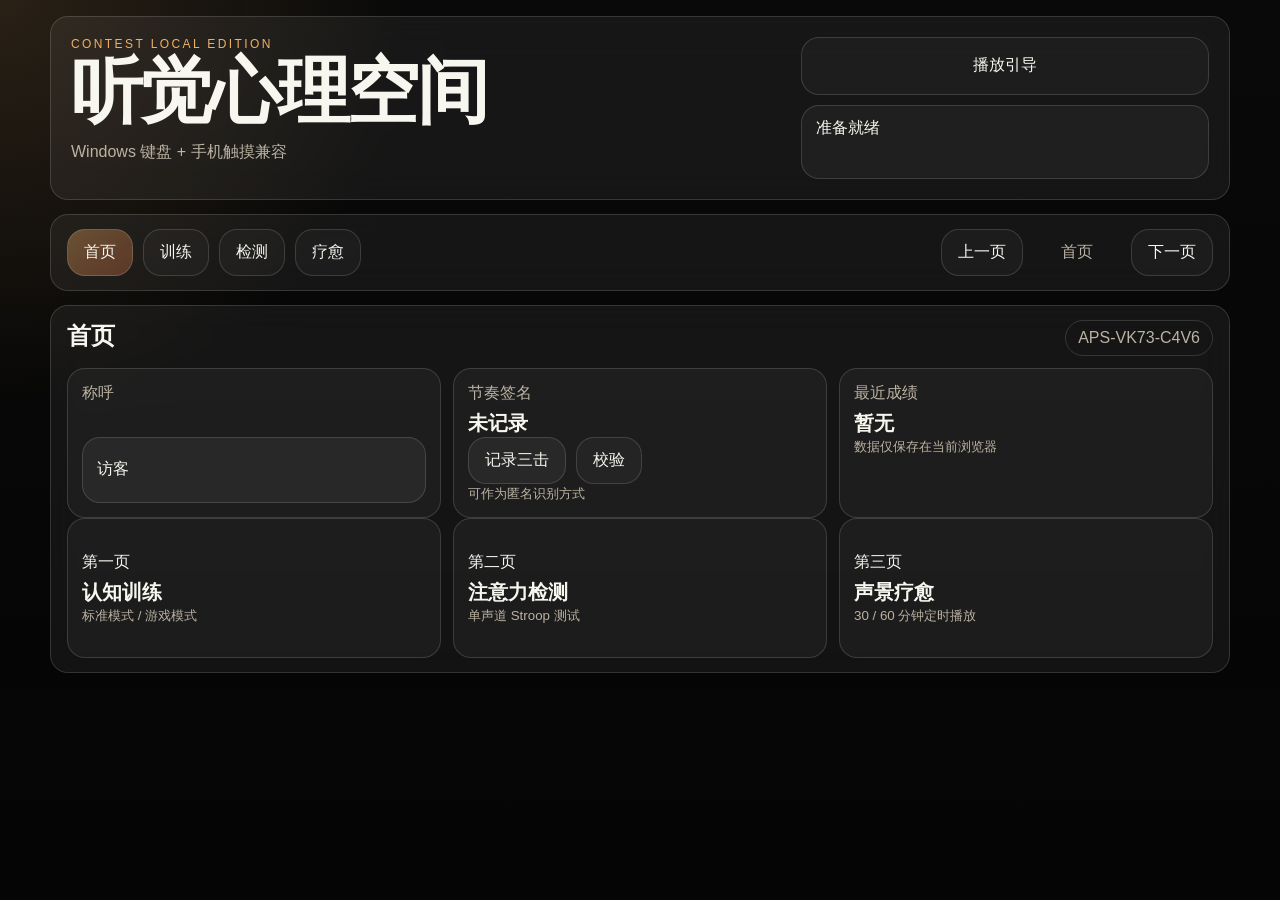
==== contest-release/index.html @ 7c20292b "原版基础 基于4.18号的文件请进行修改" ====
<!doctype html>
<html lang="zh-CN">
  <head>
    <meta charset="UTF-8" />
    <meta name="viewport" content="width=device-width, initial-scale=1.0" />
    <title>听觉心理空间 比赛版</title>
    <link rel="stylesheet" href="./styles.css" />
  </head>
  <body>
    <div class="app">
      <header class="hero">
        <div>
          <p class="eyebrow">Contest Local Edition</p>
          <h1>听觉心理空间</h1>
          <p class="subtle">Windows 键盘 + 手机触摸兼容</p>
        </div>
        <div class="hero-actions">
          <button id="playIntro" class="ghost">播放引导</button>
          <div id="notice" class="notice" aria-live="polite">准备就绪</div>
        </div>
      </header>

      <div class="page-bar">
        <nav class="nav" aria-label="页面导航">
          <button data-screen="home">首页</button>
          <button data-screen="training">训练</button>
          <button data-screen="assessment">检测</button>
          <button data-screen="healing">疗愈</button>
        </nav>
        <div class="page-actions">
          <button id="prevScreen" class="ghost">上一页</button>
          <span id="screenTitle" class="screen-title">首页</span>
          <button id="nextScreen" class="ghost">下一页</button>
        </div>
      </div>

      <main class="screen-stack">
        <section id="screen-home" class="screen active">
          <div class="panel">
            <div class="panel-title">
              <h2>首页</h2>
              <span id="deviceId" class="tag"></span>
            </div>
            <div class="grid three">
              <label class="card field">
                <span>称呼</span>
                <input id="nicknameInput" type="text" maxlength="20" />
              </label>
              <div class="card">
                <span>节奏签名</span>
                <strong id="tapSignatureLabel">未记录</strong>
                <div class="row">
                  <button id="storeTap">记录三击</button>
                  <button id="verifyTap" class="ghost">校验</button>
                </div>
                <small id="tapNotice">可作为匿名识别方式</small>
              </div>
              <div class="card">
                <span>最近成绩</span>
                <strong id="latestGrade">暂无</strong>
                <small>数据仅保存在当前浏览器</small>
              </div>
            </div>
            <div class="grid three">
              <button class="entry-card" data-screen="training">
                <span>第一页</span>
                <strong>认知训练</strong>
                <small>标准模式 / 游戏模式</small>
              </button>
              <button class="entry-card" data-screen="assessment">
                <span>第二页</span>
                <strong>注意力检测</strong>
                <small>单声道 Stroop 测试</small>
              </button>
              <button class="entry-card" data-screen="healing">
                <span>第三页</span>
                <strong>声景疗愈</strong>
                <small>30 / 60 分钟定时播放</small>
              </button>
            </div>
          </div>
        </section>

        <section id="screen-training" class="screen">
          <div class="panel">
            <div class="panel-title">
              <h2>认知训练</h2>
              <div class="row">
                <button id="startTrainingStandard">标准训练</button>
                <button id="startTrainingGame" class="accent">游戏训练</button>
              </div>
            </div>
            <div class="grid two">
              <div class="card">
                <span>文字引导</span>
                <p id="trainingGuideText">听到“滴”声后作答。只判断粗声或细声。</p>
                <small>键盘：↑ 粗声，↓ 细声；触摸：点击下方两个大按钮</small>
              </div>
              <div class="card">
                <span>状态</span>
                <strong id="trainingStatus">待开始</strong>
                <small id="trainingProgress">0 / 8</small>
              </div>
            </div>
            <div class="answer-pad">
              <button id="answerThickTraining" class="answer" aria-label="选项一">
                <span id="trainingAnswerALabel">粗声</span>
                <small>键盘 ↑ / 触摸左键</small>
              </button>
              <button id="answerThinTraining" class="answer" aria-label="选项二">
                <span id="trainingAnswerBLabel">细声</span>
                <small>键盘 ↓ / 触摸右键</small>
              </button>
            </div>
            <div id="trainingMetrics" class="grid four"></div>
          </div>
        </section>

        <section id="screen-assessment" class="screen">
          <div class="panel">
            <div class="panel-title">
              <h2>注意力检测</h2>
              <div class="row">
                <button id="startAssessmentStandard">正式测评</button>
                <button id="startAssessmentGame" class="ghost">游戏化测评</button>
              </div>
            </div>
            <div class="grid four">
              <label class="card field">
                <span>焦虑</span>
                <input id="anxietyRange" type="range" min="1" max="5" />
                <strong id="anxietyValue"></strong>
              </label>
              <label class="card field">
                <span>睡眠</span>
                <input id="sleepRange" type="range" min="1" max="5" />
                <strong id="sleepValue"></strong>
              </label>
              <label class="card field">
                <span>切换</span>
                <input id="attentionRange" type="range" min="1" max="5" />
                <strong id="attentionValue"></strong>
              </label>
              <label class="card field">
                <span>偏好</span>
                <select id="colorPreference"></select>
                <strong id="colorValue"></strong>
              </label>
            </div>
            <div class="grid two">
              <div class="card">
                <span>文字引导</span>
                <p id="assessmentGuideText">请听到“滴”声后开始作答。忽略词语意义，只判断音色是粗还是细。</p>
                <small>适用于没有耳机的现场演示，旁观者可直接看本栏说明。</small>
              </div>
              <div class="card">
                <span>状态</span>
                <strong id="assessmentStatus">待开始</strong>
                <small id="assessmentProgress">0 / 12</small>
              </div>
            </div>
            <div class="answer-pad">
              <button id="answerThickAssessment" class="answer" aria-label="选项一">
                <span>粗声</span>
                <small>键盘 ↑ / 触摸左键</small>
              </button>
              <button id="answerThinAssessment" class="answer" aria-label="选项二">
                <span>细声</span>
                <small>键盘 ↓ / 触摸右键</small>
              </button>
            </div>
            <div class="grid report">
              <div class="card report-card">
                <span>报告</span>
                <h3 id="reportHeadline">暂无</h3>
                <p id="reportLayer">完成检测后生成</p>
                <div class="row">
                  <button id="prevLayer" class="ghost">上一层</button>
                  <button id="nextLayer" class="ghost">下一层</button>
                  <button id="speakReport" class="accent">播报报告</button>
                </div>
              </div>
              <div class="card">
                <span>历史轨迹</span>
                <svg id="trendChart" viewBox="0 0 300 140" aria-label="趋势图">
                  <path d="M20 20 V120 H280" class="axis"></path>
                  <polyline id="trendLine" class="trend-line"></polyline>
                </svg>
                <div id="historyList" class="history"></div>
              </div>
            </div>
          </div>
        </section>

        <section id="screen-healing" class="screen">
          <div class="panel">
            <div class="panel-title">
              <h2>声景疗愈</h2>
              <div class="row">
                <button id="startHealing30">30 分钟</button>
                <button id="startHealing60">60 分钟</button>
                <button id="startHealing5" class="ghost">5 分钟演示</button>
              </div>
            </div>
            <div id="planList" class="grid three"></div>
            <div class="row">
              <button id="stopHealing" class="ghost">停止疗愈</button>
            </div>
          </div>
        </section>
      </main>
    </div>

    <div id="healingOverlay" class="overlay hidden" role="dialog" aria-modal="true">
      <div class="overlay-card">
        <div class="orb"></div>
        <p class="eyebrow">声景进行中</p>
        <h3 id="overlayTitle"></h3>
        <p id="overlaySubtitle"></p>
        <strong id="overlayCountdown">00:00</strong>
        <div class="row centered">
          <button id="overlayStop">停止</button>
          <button id="overlayBack" class="ghost">返回检测页</button>
        </div>
      </div>
    </div>

    <script src="./app.js"></script>
  </body>
</html>
---- contest-release/styles.css ----
:root {
  color-scheme: dark;
  --panel: rgba(255, 255, 255, 0.06);
  --line: rgba(255, 255, 255, 0.14);
  --text: #f7f6ef;
  --muted: #bbb3a3;
  --accent: #f0b164;
}

* {
  box-sizing: border-box;
}

html,
body {
  margin: 0;
  min-height: 100%;
  background:
    radial-gradient(circle at top left, rgba(240, 177, 100, 0.14), transparent 28%),
    linear-gradient(180deg, #090909 0%, #050505 100%);
  color: var(--text);
  font-family: "Noto Sans SC", "Microsoft YaHei", sans-serif;
}

body {
  padding: 16px;
}

button,
input,
select {
  font: inherit;
  border: 1px solid var(--line);
  background: rgba(255, 255, 255, 0.05);
  color: var(--text);
  border-radius: 18px;
}

button {
  cursor: pointer;
  padding: 12px 16px;
}

input,
select {
  width: 100%;
  padding: 12px 14px;
}

button:hover {
  border-color: rgba(240, 177, 100, 0.5);
}

button:focus-visible,
input:focus-visible,
select:focus-visible {
  outline: 2px solid rgba(240, 177, 100, 0.85);
  outline-offset: 3px;
}

.app {
  width: min(1180px, 100%);
  margin: 0 auto;
}

.hero,
.panel,
.page-bar {
  border: 1px solid var(--line);
  background: var(--panel);
  backdrop-filter: blur(16px);
  border-radius: 18px;
}

.hero {
  display: grid;
  grid-template-columns: minmax(0, 1.4fr) minmax(280px, 0.8fr);
  gap: 16px;
  padding: 20px;
  margin-bottom: 14px;
}

.hero h1,
.panel h2,
.panel h3,
.panel p {
  margin: 0;
}

.hero h1 {
  font-size: clamp(40px, 8vw, 72px);
  line-height: 0.96;
  letter-spacing: -0.04em;
}

.eyebrow {
  margin: 0 0 6px;
  color: var(--accent);
  letter-spacing: 0.2em;
  text-transform: uppercase;
  font-size: 12px;
}

.subtle,
small,
.card span,
.tag {
  color: var(--muted);
}

.hero-actions {
  display: grid;
  gap: 10px;
}

.notice {
  min-height: 64px;
  padding: 12px 14px;
  border: 1px solid var(--line);
  background: rgba(255, 255, 255, 0.04);
  border-radius: 18px;
}

.page-bar,
.panel {
  padding: 14px 16px;
}

.page-bar {
  display: flex;
  align-items: center;
  justify-content: space-between;
  gap: 12px;
  margin-bottom: 14px;
}

.nav,
.row,
.page-actions {
  display: flex;
  gap: 10px;
  flex-wrap: wrap;
  align-items: center;
}

.nav button,
.ghost {
  background: rgba(255, 255, 255, 0.03);
}

.nav button.active,
.accent {
  background: linear-gradient(135deg, rgba(240, 177, 100, 0.34), rgba(255, 132, 84, 0.28));
}

.screen-title {
  min-width: 88px;
  text-align: center;
  color: var(--muted);
}

.screen-stack {
  position: relative;
}

.screen {
  display: none;
}

.screen.active {
  display: block;
}

.panel-title {
  display: flex;
  align-items: start;
  justify-content: space-between;
  gap: 12px;
  margin-bottom: 12px;
}

.grid {
  display: grid;
  gap: 12px;
}

.two {
  grid-template-columns: repeat(2, minmax(0, 1fr));
}

.three {
  grid-template-columns: repeat(3, minmax(0, 1fr));
}

.four {
  grid-template-columns: repeat(4, minmax(0, 1fr));
}

.report {
  grid-template-columns: minmax(0, 1.2fr) minmax(280px, 0.8fr);
}

.card,
.entry-card {
  border: 1px solid var(--line);
  background: rgba(255, 255, 255, 0.04);
  padding: 14px;
  border-radius: 18px;
}

.card strong,
.entry-card strong {
  display: block;
  margin-top: 6px;
  font-size: 20px;
}

.field {
  display: grid;
  gap: 10px;
}

.entry-card {
  text-align: left;
  min-height: 140px;
}

.answer-pad {
  display: grid;
  grid-template-columns: repeat(2, minmax(0, 1fr));
  gap: 12px;
  margin: 12px 0;
}

.answer {
  min-height: 140px;
  text-align: left;
  display: flex;
  flex-direction: column;
  justify-content: space-between;
}

.answer span {
  font-size: clamp(36px, 6vw, 60px);
  font-weight: 800;
  line-height: 1;
}

.answer.active {
  border-color: rgba(240, 177, 100, 0.65);
  box-shadow: 0 0 0 1px rgba(240, 177, 100, 0.24);
}

.tag {
  display: inline-flex;
  align-items: center;
  padding: 8px 12px;
  border: 1px solid var(--line);
  border-radius: 18px;
}

.history {
  display: grid;
  gap: 8px;
  margin-top: 10px;
}

.history button {
  width: 100%;
  text-align: left;
}

.history .active-item,
.plan-item.active-item {
  border-color: rgba(240, 177, 100, 0.6);
}

#trendChart {
  width: 100%;
  height: auto;
}

.axis {
  fill: none;
  stroke: rgba(255, 255, 255, 0.18);
  stroke-width: 1.5;
}

.trend-line {
  fill: none;
  stroke: var(--accent);
  stroke-width: 3;
  stroke-linecap: round;
  stroke-linejoin: round;
}

.overlay {
  position: fixed;
  inset: 0;
  display: grid;
  place-items: center;
  background: rgba(0, 0, 0, 0.96);
}

.hidden {
  display: none;
}

.overlay-card {
  width: min(520px, calc(100vw - 32px));
  text-align: center;
}

.overlay-card h3,
.overlay-card p {
  margin: 0 0 10px;
}

.overlay-card strong {
  display: block;
  font-size: clamp(44px, 9vw, 76px);
  letter-spacing: 0.08em;
  margin: 8px 0 14px;
}

.centered {
  justify-content: center;
}

.orb {
  width: 150px;
  height: 150px;
  margin: 0 auto 16px;
  border-radius: 50%;
  background: radial-gradient(circle, rgba(240, 177, 100, 0.44), rgba(255, 132, 84, 0.02));
  box-shadow: 0 0 120px rgba(240, 177, 100, 0.34);
  animation: breathe 5s ease-in-out infinite;
}

@keyframes breathe {
  0%,
  100% {
    transform: scale(0.84);
    opacity: 0.6;
  }

  50% {
    transform: scale(1.06);
    opacity: 1;
  }
}

@media (max-width: 900px) {
  .hero,
  .page-bar,
  .two,
  .three,
  .four,
  .report {
    grid-template-columns: 1fr;
  }

  .hero,
  .page-bar,
  .panel-title {
    display: grid;
  }

  .page-actions {
    justify-content: flex-start;
  }
}

@media (max-width: 640px) {
  body {
    padding: 10px;
  }

  .hero,
  .panel,
  .page-bar {
    padding: 14px;
  }

  .answer-pad {
    grid-template-columns: 1fr;
  }
}
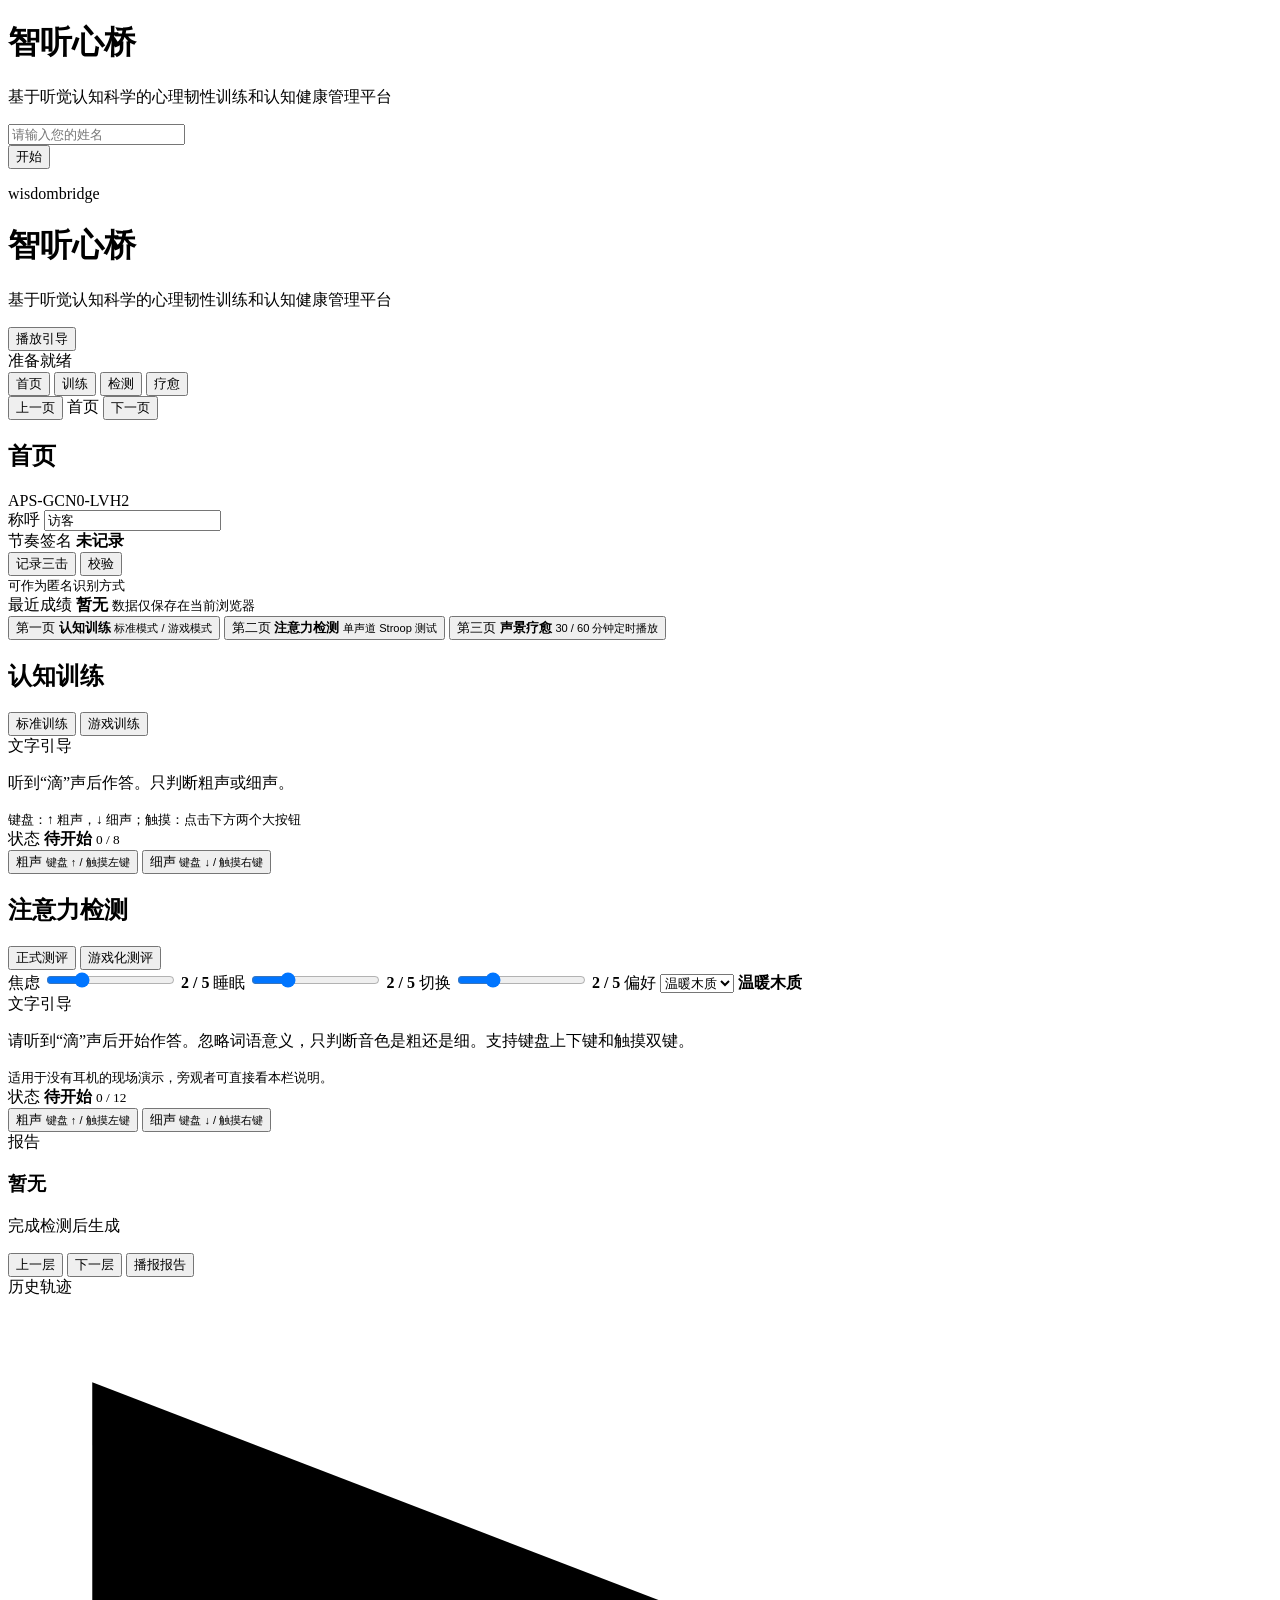
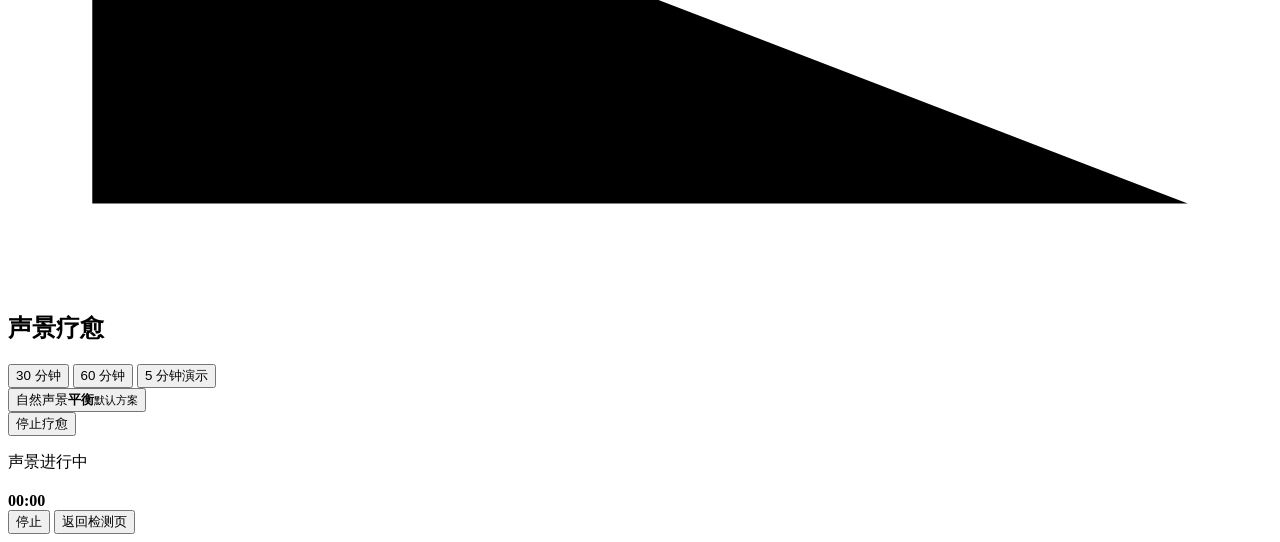
==== commit 61fefaf2: "没啥大的改动" ====
--- a/contest-release/index.html
+++ b/contest-release/index.html
@@ -1,230 +1,240 @@
 <!doctype html>
 <html lang="zh-CN">
-  <head>
+<head>
     <meta charset="UTF-8" />
     <meta name="viewport" content="width=device-width, initial-scale=1.0" />
-    <title>听觉心理空间 比赛版</title>
-    <link rel="stylesheet" href="./styles.css" />
-  </head>
-  <body>
+    <title>智听心桥</title>
+    <link rel="stylesheet" href="./style.css" />
+</head>
+<body>
+    
+    <div class="name-modal" id="nameModal">
+        <h1>智听心桥</h1>
+        <p class="subtle">基于听觉认知科学的心理韧性训练和认知健康管理平台</p>
+        <input type="text" id="nameInput" placeholder="请输入您的姓名">
+        <br>
+        <button id="startBtn">开始</button>
+    </div>
+
     <div class="app">
-      <header class="hero">
-        <div>
-          <p class="eyebrow">Contest Local Edition</p>
-          <h1>听觉心理空间</h1>
-          <p class="subtle">Windows 键盘 + 手机触摸兼容</p>
+        <header class="hero">
+            <div>
+                <p class="eyebrow">wisdombridge</p>
+                <h1>智听心桥</h1>
+                <p class="subtle">基于听觉认知科学的心理韧性训练和认知健康管理平台</p>
+            </div>
+            <div class="hero-actions">
+                <button id="playIntro" class="ghost">播放引导</button>
+                <div id="notice" class="notice" aria-live="polite">准备就绪</div>
+            </div>
+        </header>
+
+        <div class="page-bar">
+            <nav class="nav" aria-label="页面导航">
+                <button data-screen="home" class="nav-btn">首页</button>
+                <button data-screen="training" class="nav-btn">训练</button>
+                <button data-screen="assessment" class="nav-btn">检测</button>
+                <button data-screen="healing" class="nav-btn">疗愈</button>
+            </nav>
+            <div class="page-actions">
+                <button id="prevScreen" class="ghost">上一页</button>
+                <span id="screenTitle" class="screen-title">首页</span>
+                <button id="nextScreen" class="ghost">下一页</button>
+            </div>
         </div>
-        <div class="hero-actions">
-          <button id="playIntro" class="ghost">播放引导</button>
-          <div id="notice" class="notice" aria-live="polite">准备就绪</div>
+
+        <main class="screen-stack">
+            <section id="screen-home" class="screen active">
+                <div class="panel">
+                    <div class="panel-title">
+                        <h2>首页</h2>
+                        <span id="deviceId" class="tag"></span>
+                    </div>
+                    <div class="grid three">
+                        <label class="card field">
+                            <span>称呼</span>
+                            <input id="nicknameInput" type="text" maxlength="20" />
+                        </label>
+                        <div class="card">
+                            <span>节奏签名</span>
+                            <strong id="tapSignatureLabel">未记录</strong>
+                            <div class="row">
+                                <button id="storeTap">记录三击</button>
+                                <button id="verifyTap" class="ghost">校验</button>
+                            </div>
+                            <small id="tapNotice">可作为匿名识别方式</small>
+                        </div>
+                        <div class="card">
+                            <span>最近成绩</span>
+                            <strong id="latestGrade">暂无</strong>
+                            <small>数据仅保存在当前浏览器</small>
+                        </div>
+                    </div>
+                    <div class="grid three">
+                        <button class="entry-card" data-screen="training">
+                            <span>第一页</span>
+                            <strong>认知训练</strong>
+                            <small>标准模式 / 游戏模式</small>
+                        </button>
+                        <button class="entry-card" data-screen="assessment">
+                            <span>第二页</span>
+                            <strong>注意力检测</strong>
+                            <small>单声道 Stroop 测试</small>
+                        </button>
+                        <button class="entry-card" data-screen="healing">
+                            <span>第三页</span>
+                            <strong>声景疗愈</strong>
+                            <small>30 / 60 分钟定时播放</small>
+                        </button>
+                    </div>
+                </div>
+            </section>
+
+            <section id="screen-training" class="screen">
+                <div class="panel">
+                    <div class="panel-title">
+                        <h2>认知训练</h2>
+                        <div class="row">
+                            <button id="startTrainingStandard">标准训练</button>
+                            <button id="startTrainingGame" class="accent">游戏训练</button>
+                        </div>
+                    </div>
+                    <div class="grid two">
+                        <div class="card">
+                            <span>文字引导</span>
+                            <p id="trainingGuideText">听到“滴”声后作答。只判断粗声或细声。</p>
+                            <small>键盘：↑ 粗声，↓ 细声；触摸：点击下方两个大按钮</small>
+                        </div>
+                        <div class="card">
+                            <span>状态</span>
+                            <strong id="trainingStatus">待开始</strong>
+                            <small id="trainingProgress">0 / 8</small>
+                        </div>
+                    </div>
+                    <div class="answer-pad">
+                        <button id="answerThickTraining" class="answer" aria-label="选项一">
+                            <span id="trainingAnswerALabel">粗声</span>
+                            <small>键盘 ↑ / 触摸左键</small>
+                        </button>
+                        <button id="answerThinTraining" class="answer" aria-label="选项二">
+                            <span id="trainingAnswerBLabel">细声</span>
+                            <small>键盘 ↓ / 触摸右键</small>
+                        </button>
+                    </div>
+                    <div id="trainingMetrics" class="grid four"></div>
+                </div>
+            </section>
+
+            <section id="screen-assessment" class="screen">
+                <div class="panel">
+                    <div class="panel-title">
+                        <h2>注意力检测</h2>
+                        <div class="row">
+                            <button id="startAssessmentStandard">正式测评</button>
+                            <button id="startAssessmentGame" class="ghost">游戏化测评</button>
+                        </div>
+                    </div>
+                    <div class="grid four">
+                        <label class="card field">
+                            <span>焦虑</span>
+                            <input id="anxietyRange" type="range" min="1" max="5" />
+                            <strong id="anxietyValue"></strong>
+                        </label>
+                        <label class="card field">
+                            <span>睡眠</span>
+                            <input id="sleepRange" type="range" min="1" max="5" />
+                            <strong id="sleepValue"></strong>
+                        </label>
+                        <label class="card field">
+                            <span>切换</span>
+                            <input id="attentionRange" type="range" min="1" max="5" />
+                            <strong id="attentionValue"></strong>
+                        </label>
+                        <label class="card field">
+                            <span>偏好</span>
+                            <select id="colorPreference"></select>
+                            <strong id="colorValue"></strong>
+                        </label>
+                    </div>
+                    <div class="grid two">
+                        <div class="card">
+                            <span>文字引导</span>
+                            <p id="assessmentGuideText">请听到“滴”声后开始作答。忽略词语意义，只判断音色是粗还是细。</p>
+                            <small>适用于没有耳机的现场演示，旁观者可直接看本栏说明。</small>
+                        </div>
+                        <div class="card">
+                            <span>状态</span>
+                            <strong id="assessmentStatus">待开始</strong>
+                            <small id="assessmentProgress">0 / 12</small>
+                        </div>
+                    </div>
+                    <div class="answer-pad">
+                        <button id="answerThickAssessment" class="answer" aria-label="选项一">
+                            <span>粗声</span>
+                            <small>键盘 ↑ / 触摸左键</small>
+                        </button>
+                        <button id="answerThinAssessment" class="answer" aria-label="选项二">
+                            <span>细声</span>
+                            <small>键盘 ↓ / 触摸右键</small>
+                        </button>
+                    </div>
+                    <div class="grid report">
+                        <div class="card report-card">
+                            <span>报告</span>
+                            <h3 id="reportHeadline">暂无</h3>
+                            <p id="reportLayer">完成检测后生成</p>
+                            <div class="row">
+                                <button id="prevLayer" class="ghost">上一层</button>
+                                <button id="nextLayer" class="ghost">下一层</button>
+                                <button id="speakReport" class="accent">播报报告</button>
+                            </div>
+                        </div>
+                        <div class="card">
+                            <span>历史轨迹</span>
+                            <svg id="trendChart" viewBox="0 0 300 140" aria-label="趋势图">
+                                <path d="M20 20 V120 H280" class="axis"></path>
+                                <polyline id="trendLine" class="trend-line"></polyline>
+                            </svg>
+                            <div id="historyList" class="history"></div>
+                        </div>
+                    </div>
+                </div>
+            </section>
+
+            <section id="screen-healing" class="screen">
+                <div class="panel">
+                    <div class="panel-title">
+                        <h2>声景疗愈</h2>
+                        <div class="row">
+                            <button id="startHealing30">30 分钟</button>
+                            <button id="startHealing60">60 分钟</button>
+                            <button id="startHealing5" class="ghost">5 分钟演示</button>
+                        </div>
+                    </div>
+                    <div id="planList" class="grid three"></div>
+                    <div class="row">
+                        <button id="stopHealing" class="ghost">停止疗愈</button>
+                    </div>
+                </div>
+            </section>
+        </main>
+    </div>
+
+    <div id="healingOverlay" class="overlay hidden" role="dialog" aria-modal="true">
+        <div class="overlay-card">
+            <div class="orb"></div>
+            <p class="eyebrow">声景进行中</p>
+            <h3 id="overlayTitle"></h3>
+            <p id="overlaySubtitle"></p>
+            <strong id="overlayCountdown">00:00</strong>
+            <div class="row centered">
+                <button id="overlayStop">停止</button>
+                <button id="overlayBack" class="ghost">返回检测页</button>
+            </div>
         </div>
-      </header>
-
-      <div class="page-bar">
-        <nav class="nav" aria-label="页面导航">
-          <button data-screen="home">首页</button>
-          <button data-screen="training">训练</button>
-          <button data-screen="assessment">检测</button>
-          <button data-screen="healing">疗愈</button>
-        </nav>
-        <div class="page-actions">
-          <button id="prevScreen" class="ghost">上一页</button>
-          <span id="screenTitle" class="screen-title">首页</span>
-          <button id="nextScreen" class="ghost">下一页</button>
-        </div>
-      </div>
-
-      <main class="screen-stack">
-        <section id="screen-home" class="screen active">
-          <div class="panel">
-            <div class="panel-title">
-              <h2>首页</h2>
-              <span id="deviceId" class="tag"></span>
-            </div>
-            <div class="grid three">
-              <label class="card field">
-                <span>称呼</span>
-                <input id="nicknameInput" type="text" maxlength="20" />
-              </label>
-              <div class="card">
-                <span>节奏签名</span>
-                <strong id="tapSignatureLabel">未记录</strong>
-                <div class="row">
-                  <button id="storeTap">记录三击</button>
-                  <button id="verifyTap" class="ghost">校验</button>
-                </div>
-                <small id="tapNotice">可作为匿名识别方式</small>
-              </div>
-              <div class="card">
-                <span>最近成绩</span>
-                <strong id="latestGrade">暂无</strong>
-                <small>数据仅保存在当前浏览器</small>
-              </div>
-            </div>
-            <div class="grid three">
-              <button class="entry-card" data-screen="training">
-                <span>第一页</span>
-                <strong>认知训练</strong>
-                <small>标准模式 / 游戏模式</small>
-              </button>
-              <button class="entry-card" data-screen="assessment">
-                <span>第二页</span>
-                <strong>注意力检测</strong>
-                <small>单声道 Stroop 测试</small>
-              </button>
-              <button class="entry-card" data-screen="healing">
-                <span>第三页</span>
-                <strong>声景疗愈</strong>
-                <small>30 / 60 分钟定时播放</small>
-              </button>
-            </div>
-          </div>
-        </section>
-
-        <section id="screen-training" class="screen">
-          <div class="panel">
-            <div class="panel-title">
-              <h2>认知训练</h2>
-              <div class="row">
-                <button id="startTrainingStandard">标准训练</button>
-                <button id="startTrainingGame" class="accent">游戏训练</button>
-              </div>
-            </div>
-            <div class="grid two">
-              <div class="card">
-                <span>文字引导</span>
-                <p id="trainingGuideText">听到“滴”声后作答。只判断粗声或细声。</p>
-                <small>键盘：↑ 粗声，↓ 细声；触摸：点击下方两个大按钮</small>
-              </div>
-              <div class="card">
-                <span>状态</span>
-                <strong id="trainingStatus">待开始</strong>
-                <small id="trainingProgress">0 / 8</small>
-              </div>
-            </div>
-            <div class="answer-pad">
-              <button id="answerThickTraining" class="answer" aria-label="选项一">
-                <span id="trainingAnswerALabel">粗声</span>
-                <small>键盘 ↑ / 触摸左键</small>
-              </button>
-              <button id="answerThinTraining" class="answer" aria-label="选项二">
-                <span id="trainingAnswerBLabel">细声</span>
-                <small>键盘 ↓ / 触摸右键</small>
-              </button>
-            </div>
-            <div id="trainingMetrics" class="grid four"></div>
-          </div>
-        </section>
-
-        <section id="screen-assessment" class="screen">
-          <div class="panel">
-            <div class="panel-title">
-              <h2>注意力检测</h2>
-              <div class="row">
-                <button id="startAssessmentStandard">正式测评</button>
-                <button id="startAssessmentGame" class="ghost">游戏化测评</button>
-              </div>
-            </div>
-            <div class="grid four">
-              <label class="card field">
-                <span>焦虑</span>
-                <input id="anxietyRange" type="range" min="1" max="5" />
-                <strong id="anxietyValue"></strong>
-              </label>
-              <label class="card field">
-                <span>睡眠</span>
-                <input id="sleepRange" type="range" min="1" max="5" />
-                <strong id="sleepValue"></strong>
-              </label>
-              <label class="card field">
-                <span>切换</span>
-                <input id="attentionRange" type="range" min="1" max="5" />
-                <strong id="attentionValue"></strong>
-              </label>
-              <label class="card field">
-                <span>偏好</span>
-                <select id="colorPreference"></select>
-                <strong id="colorValue"></strong>
-              </label>
-            </div>
-            <div class="grid two">
-              <div class="card">
-                <span>文字引导</span>
-                <p id="assessmentGuideText">请听到“滴”声后开始作答。忽略词语意义，只判断音色是粗还是细。</p>
-                <small>适用于没有耳机的现场演示，旁观者可直接看本栏说明。</small>
-              </div>
-              <div class="card">
-                <span>状态</span>
-                <strong id="assessmentStatus">待开始</strong>
-                <small id="assessmentProgress">0 / 12</small>
-              </div>
-            </div>
-            <div class="answer-pad">
-              <button id="answerThickAssessment" class="answer" aria-label="选项一">
-                <span>粗声</span>
-                <small>键盘 ↑ / 触摸左键</small>
-              </button>
-              <button id="answerThinAssessment" class="answer" aria-label="选项二">
-                <span>细声</span>
-                <small>键盘 ↓ / 触摸右键</small>
-              </button>
-            </div>
-            <div class="grid report">
-              <div class="card report-card">
-                <span>报告</span>
-                <h3 id="reportHeadline">暂无</h3>
-                <p id="reportLayer">完成检测后生成</p>
-                <div class="row">
-                  <button id="prevLayer" class="ghost">上一层</button>
-                  <button id="nextLayer" class="ghost">下一层</button>
-                  <button id="speakReport" class="accent">播报报告</button>
-                </div>
-              </div>
-              <div class="card">
-                <span>历史轨迹</span>
-                <svg id="trendChart" viewBox="0 0 300 140" aria-label="趋势图">
-                  <path d="M20 20 V120 H280" class="axis"></path>
-                  <polyline id="trendLine" class="trend-line"></polyline>
-                </svg>
-                <div id="historyList" class="history"></div>
-              </div>
-            </div>
-          </div>
-        </section>
-
-        <section id="screen-healing" class="screen">
-          <div class="panel">
-            <div class="panel-title">
-              <h2>声景疗愈</h2>
-              <div class="row">
-                <button id="startHealing30">30 分钟</button>
-                <button id="startHealing60">60 分钟</button>
-                <button id="startHealing5" class="ghost">5 分钟演示</button>
-              </div>
-            </div>
-            <div id="planList" class="grid three"></div>
-            <div class="row">
-              <button id="stopHealing" class="ghost">停止疗愈</button>
-            </div>
-          </div>
-        </section>
-      </main>
     </div>
 
-    <div id="healingOverlay" class="overlay hidden" role="dialog" aria-modal="true">
-      <div class="overlay-card">
-        <div class="orb"></div>
-        <p class="eyebrow">声景进行中</p>
-        <h3 id="overlayTitle"></h3>
-        <p id="overlaySubtitle"></p>
-        <strong id="overlayCountdown">00:00</strong>
-        <div class="row centered">
-          <button id="overlayStop">停止</button>
-          <button id="overlayBack" class="ghost">返回检测页</button>
-        </div>
-      </div>
-    </div>
-
+    
     <script src="./app.js"></script>
-  </body>
+</body>
 </html>
